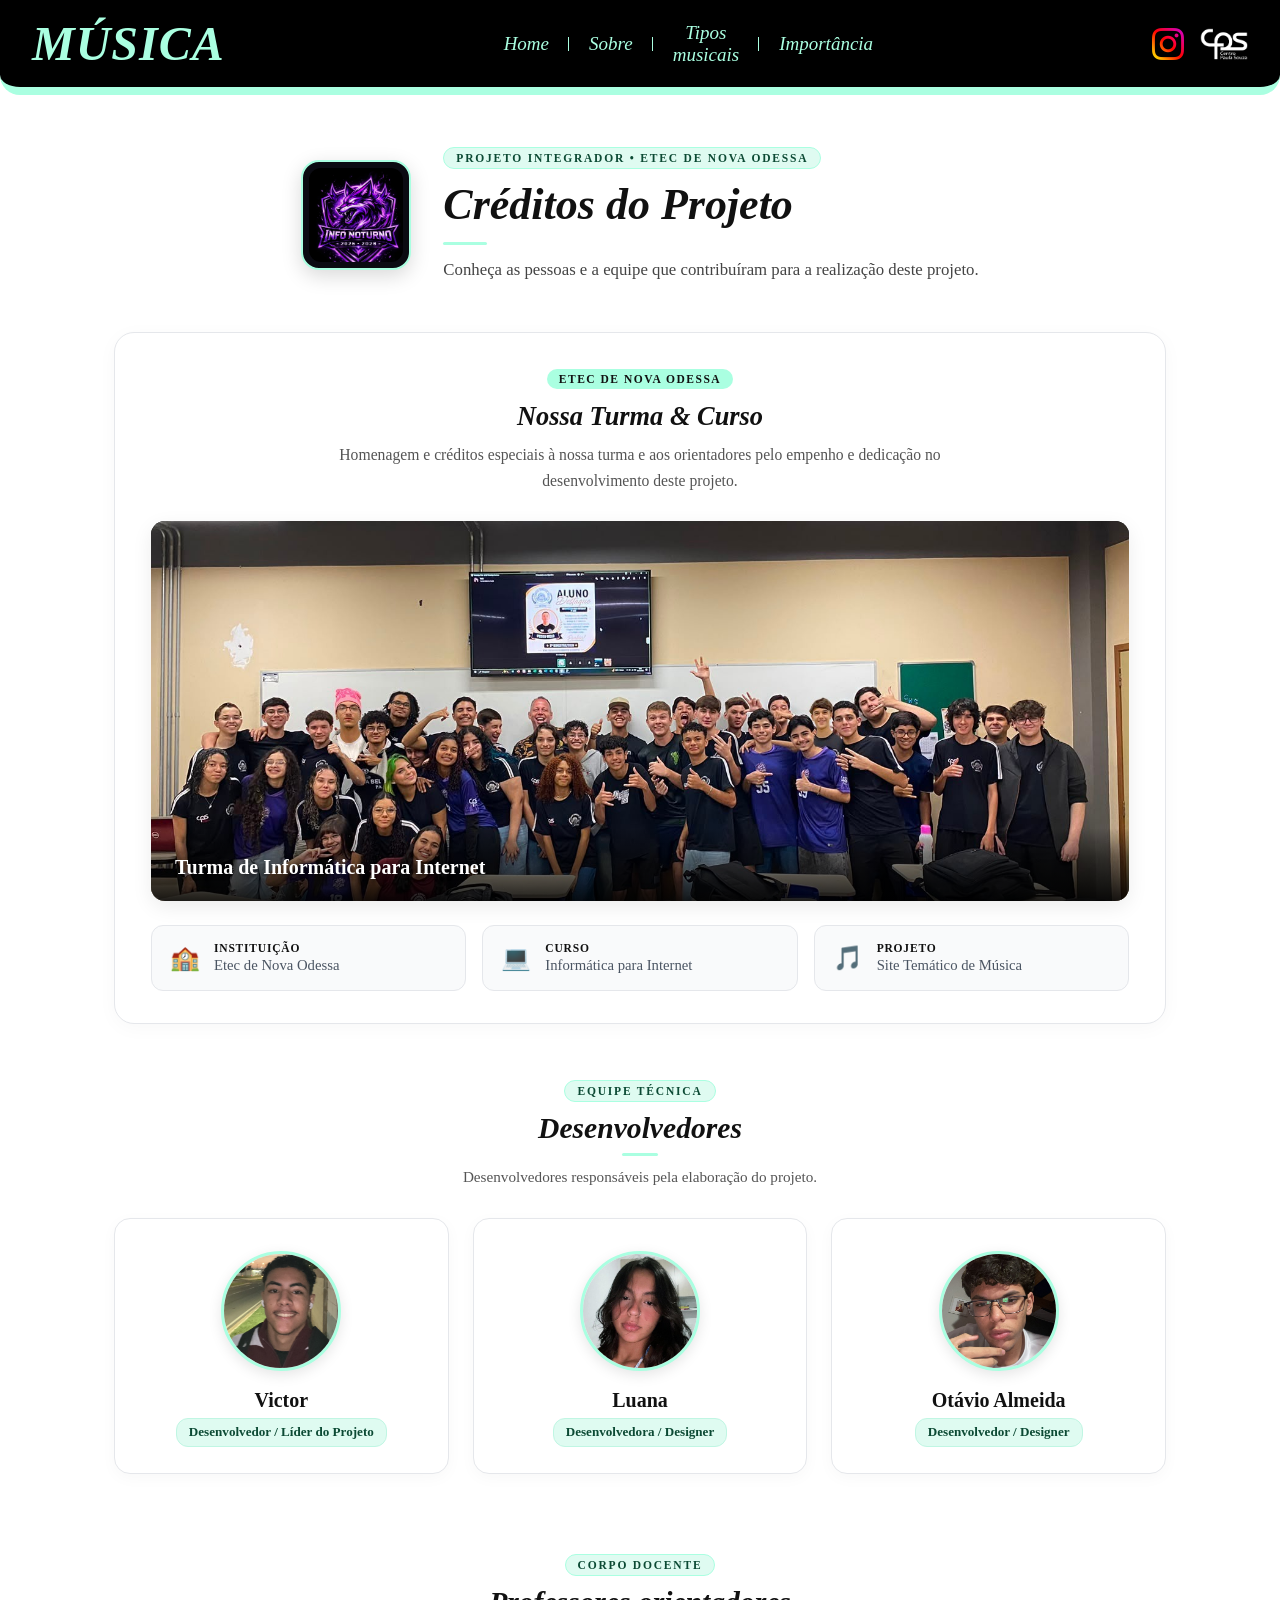
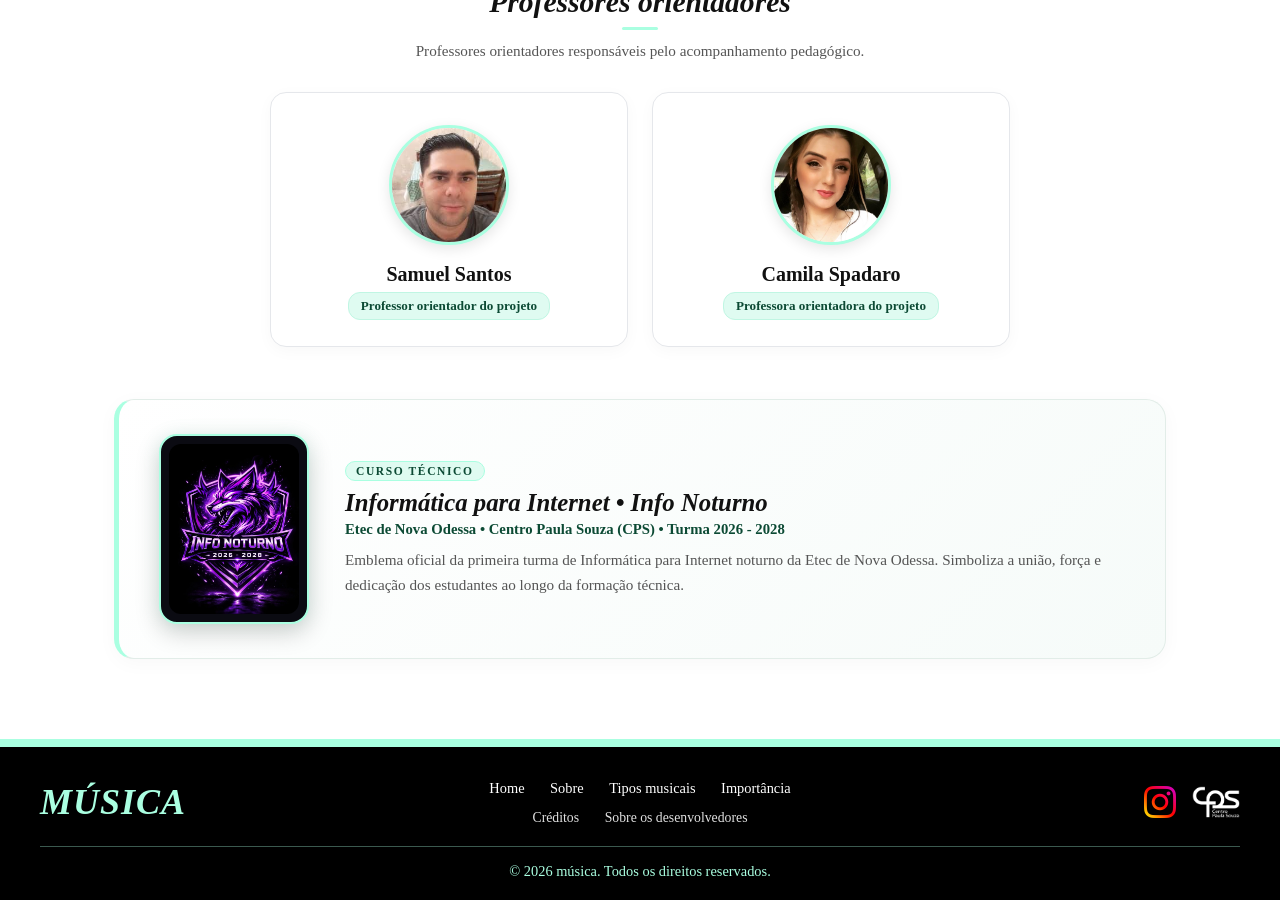
==== Creditos.html @ 9d529da5 "Corrigindo bugs: removendo HTML duplicado em Creditos.html, sobre.html e importancia.html" ====
<!DOCTYPE html>
<html lang="pt-br">

<head>
    <meta charset="UTF-8">
    <meta name="viewport" content="width=device-width, initial-scale=1.0">
    <meta name="description"
        content="Créditos do projeto MÚSICA — Conheça a turma, desenvolvedores e professores orientadores da ETEC de Nova Odessa.">
    <title>Música | Créditos do Projeto</title>
    <link rel="stylesheet" href="css/style.css">
    <link rel="stylesheet" href="css/creditos.css">
</head>

<body>

    <nav class="navbar">
        <div class="logo">MÚSICA</div>
        <ul class="nav-links">
            <li><a href="index.html">Home</a></li>
            <li><a href="sobre.html">Sobre</a></li>
            <li><a href="tiposmusicas.html">Tipos<br>musicais</a></li>
            <li><a href="importancia.html">Importância</a></li>
        </ul>
        <div class="nav-social">
            <a href="https://www.instagram.com/popular/etec-de-nova-odessa/" target="_blank" rel="noopener noreferrer"
                aria-label="Instagram da ETEC">
                <img src="assets/instagram.png" alt="">
            </a>
            <a href="https://www.cps.sp.gov.br/" target="_blank" rel="noopener noreferrer"
                aria-label="Centro Paula Souza">
                <img src="assets/logo_cps_versao_br.png" alt="">
            </a>
        </div>
    </nav>

    <main class="cr-main">

        <header class="cr-header">
            <div class="cr-header-content">
                <div class="cr-header-logo-box" id="logo-curso-box" title="Logo Oficial do Curso - Info Noturno">
                    <img src="assets/logoInfo.jpeg"
                        alt="Logo Oficial do Curso de Informática para Internet - Info Noturno" class="cr-curso-logo">
                </div>
                <div class="cr-header-textos">
                    <span class="cr-header-eyebrow">Projeto Integrador &bull; Etec de Nova Odessa</span>
                    <h1 class="cr-header-titulo">Créditos do Projeto</h1>
                    <div class="cr-header-linha" aria-hidden="true"></div>
                    <p class="cr-header-subtitulo">
                        Conheça as pessoas e a equipe que contribuíram para a realização deste projeto.
                    </p>
                </div>
            </div>
        </header>

        <section class="cr-secao-turma" aria-labelledby="titulo-turma">
            <div class="cr-turma-topo">
                <span class="cr-turma-badge">ETEC DE NOVA ODESSA</span>
                <h2 id="titulo-turma" class="cr-turma-titulo">Nossa Turma &amp; Curso</h2>
                <p class="cr-turma-desc">
                    Homenagem e créditos especiais à nossa turma e aos orientadores pelo empenho e dedicação no
                    desenvolvimento deste projeto.
                </p>
            </div>

            <div class="cr-capa-wrapper">
                <img src="assets/TurmaInfo.jpeg" alt="Fotografia de capa da turma e sala do curso" class="cr-capa-img">
                <div class="cr-capa-overlay">
                    <h3>Turma de Informática para Internet</h3>
                </div>
            </div>

            <div class="cr-turma-detalhes">
                <div class="cr-detalhe-item">
                    <span class="cr-detalhe-icon" aria-hidden="true">🏫</span>
                    <div class="cr-detalhe-textos">
                        <strong>Instituição</strong>
                        <span>Etec de Nova Odessa</span>
                    </div>
                </div>
                <div class="cr-detalhe-item">
                    <span class="cr-detalhe-icon" aria-hidden="true">💻</span>
                    <div class="cr-detalhe-textos">
                        <strong>Curso</strong>
                        <span>Informática para Internet</span>
                    </div>
                </div>
                <div class="cr-detalhe-item">
                    <span class="cr-detalhe-icon" aria-hidden="true">🎵</span>
                    <div class="cr-detalhe-textos">
                        <strong>Projeto</strong>
                        <span>Site Temático de Música</span>
                    </div>
                </div>
            </div>
        </section>

        <section class="cr-secao-equipe" aria-labelledby="titulo-desenvolvedores">
            <div class="cr-secao-header">
                <span class="cr-secao-eyebrow">Equipe Técnica</span>
                <h2 id="titulo-desenvolvedores" class="cr-secao-titulo">Desenvolvedores</h2>
                <div class="cr-secao-linha" aria-hidden="true"></div>
                <p class="cr-secao-desc">Desenvolvedores responsáveis pela elaboração do projeto.</p>
            </div>

            <div class="cr-cards-grid-3">

                <article class="cr-card">
                    <div class="cr-card-avatar">
                        <img src="assets/pessoas/Victor.jpeg" alt="Fotografia de Victor">
                    </div>
                    <h3 class="cr-card-nome">Victor</h3>
                    <span class="cr-card-funcao">Desenvolvedor / Líder do Projeto</span>
                </article>

                <article class="cr-card">
                    <div class="cr-card-avatar">
                        <img src="assets/pessoas/Luana.jpeg" alt="Fotografia de Luana">
                    </div>
                    <h3 class="cr-card-nome">Luana</h3>
                    <span class="cr-card-funcao">Desenvolvedora / Designer</span>
                </article>

                <article class="cr-card">
                    <div class="cr-card-avatar">
                        <img src="assets/pessoas/Otavio.jpeg" alt="Fotografia de Otávio Almeida">
                    </div>
                    <h3 class="cr-card-nome">Otávio Almeida</h3>
                    <span class="cr-card-funcao">Desenvolvedor / Designer</span>
                </article>

            </div>
        </section>

        <div class="cr-espaco-secoes" aria-hidden="true"></div>

        <section class="cr-secao-equipe" aria-labelledby="titulo-professores">
            <div class="cr-secao-header">
                <span class="cr-secao-eyebrow">Corpo Docente</span>
                <h2 id="titulo-professores" class="cr-secao-titulo">Professores orientadores</h2>
                <div class="cr-secao-linha" aria-hidden="true"></div>
                <p class="cr-secao-desc">Professores orientadores responsáveis pelo acompanhamento pedagógico.</p>
            </div>

            <div class="cr-cards-grid-2">

                <article class="cr-card">
                    <div class="cr-card-avatar">
                        <img src="assets/pessoas/Samuel.jpeg" alt="Fotografia do Professor Samuel Santos">
                    </div>
                    <h3 class="cr-card-nome">Samuel Santos</h3>
                    <span class="cr-card-funcao">Professor orientador do projeto</span>
                </article>

                <article class="cr-card">
                    <div class="cr-card-avatar">
                        <img src="assets/pessoas/Camila.jpeg" alt="Fotografia da Professora Camila Spadaro">
                    </div>
                    <h3 class="cr-card-nome">Camila Spadaro</h3>
                    <span class="cr-card-funcao">Professora orientadora do projeto</span>
                </article>

            </div>
        </section>

        <section class="cr-secao-logo-final" aria-labelledby="titulo-curso-final">
            <div class="cr-curso-banner">
                <div class="cr-curso-logo-card">
                    <img src="assets/logoInfo.jpeg"
                        alt="Logo Oficial do Curso de Informática para Internet - Info Noturno"
                        class="cr-curso-logo-img">
                </div>
                <div class="cr-curso-info">
                    <span class="cr-curso-tag">CURSO TÉCNICO</span>
                    <h3 id="titulo-curso-final" class="cr-curso-nome">Informática para Internet &bull; Info Noturno</h3>
                    <p class="cr-curso-instituicao">Etec de Nova Odessa &bull; Centro Paula Souza (CPS) &bull; Turma
                        2026 - 2028</p>
                    <p class="cr-curso-desc">
                        Emblema oficial da primeira turma de Informática para Internet noturno da Etec de Nova Odessa.
                        Simboliza a união, força e dedicação dos estudantes ao longo da formação técnica.
                    </p>
                </div>
            </div>
        </section>

    </main>

    <footer class="footer">
        <div class="footer-topo">
            <div class="footer-logo">MÚSICA</div>

            <div class="footer-nav">
                <ul class="footer-links">
                    <li><a href="index.html">Home</a></li>
                    <li><a href="sobre.html">Sobre</a></li>
                    <li><a href="tiposmusicas.html">Tipos musicais</a></li>
                    <li><a href="importancia.html">Importância</a></li>
                </ul>
                <ul class="footer-links footer-links-sub">
                    <li><a href="Creditos.html">Créditos</a></li>
                    <li><a href="desenvolvedores.html">Sobre os desenvolvedores</a></li>
                </ul>
            </div>

            <div class="footer-social">
                <a href="https://www.instagram.com/popular/etec-de-nova-odessa/" target="_blank"
                    rel="noopener noreferrer"><img src="assets/instagram.png" alt="Instagram"></a>
                <a href="https://www.cps.sp.gov.br/" target="_blank" rel="noopener noreferrer"><img
                        src="assets/logo_cps_versao_br.png" alt="CPS"></a>
            </div>
        </div>
        <p class="footer-copyright">&copy; 2026 música. Todos os direitos reservados.</p>
    </footer>

</body>

</html>
---- css/style.css ----
:root {
    --cor-principal: #000000;
    --cor-menta: #AAFFE1;
    --cor-shadow: #ffffff;
}

* {
    margin: 0;
    padding: 0;
    box-sizing: border-box;
}

body {
    font-family: var(--fonte-principal, Georgia, serif);
    min-height: 100vh;
    display: flex;
    flex-direction: column;
}

.navbar {
    display: flex;
    flex-wrap: wrap;
    align-items: center;
    justify-content: space-between;
    gap: 1rem;
    padding: 1rem 2rem;
    background-color: var(--cor-principal);
    color: var(--cor-menta);
    border-bottom: 8px solid var(--cor-menta);
    border-radius: 0 0 20px 20px;
}

.logo {
    font-size: 3rem;
    font-style: italic;
    font-weight: bold;
    letter-spacing: 1px;
}

.nav-links {
    display: flex;
    align-items: center;
    list-style: none;
    font-style: italic;
    font-size: 19px;
    text-align: center;
}

.nav-links li {
    position: relative;
    padding: 0 1.25rem;
}

.nav-links li:not(:last-child)::after {
    content: "";
    position: absolute;
    top: 50%;
    right: 0;
    width: 1px;
    height: 14px;
    background-color: var(--cor-menta);
    transform: translateY(-50%);
}

.nav-links a {
    color: var(--cor-menta);
    text-decoration: none;
    transition: color 0.3s ease;
}

.nav-links a:hover {
    color: var(--cor-shadow);
}

nav a.active {
    color: var(--cor-shadow);
}

.nav-social {
    display: flex;
    align-items: center;
    gap: 1rem;
}

.nav-social img {
    display: block;
    width: 32px;
    height: 32px;
    object-fit: contain;
}

.nav-social a:last-child img {
    width: 48px;
}

.hero {
    background-color: var(--cor-principal);
    padding: 3rem 2rem;
    border-radius: 20px;
    margin: 20px 10px;
}

.hero-intro {
    color: var(--cor-menta);
    font-size: 1.1rem;
    margin-bottom: 2rem;
}

.hero-card {
    width: 90%;
    max-width: 1000px;
    margin: 0 auto 1.5rem;
    padding: 2rem;
    background-color: var(--cor-menta);
    color: var(--cor-principal);
    border-radius: 20px;
}

.hero-card h2 {
    font-size: 1.6rem;
    margin-bottom: 1rem;
}

.hero-card p {
    line-height: 1.5;
    margin-bottom: 1rem;
}

.hero-sobre {
    position: relative;

    display: flex;
    align-items: center;
    justify-content: space-between;
    gap: 40px;

    width: 100%;
    padding: 50px 6% 110px;
    margin: 20px 0;

    background-color: #ffffff;
    border-radius: 20px;
}

.hero-sobre .hero-card {
    flex: 1;
    width: auto;
    min-width: 0;
    max-width: none;

    margin: 0;
    padding: 2rem;

    background-color: #ffffff;
}

/* =========================
   GALERIA DE IMAGENS
========================= */

.galeria {
    flex: 1;
    width: 100%;
    max-width: 420px;
    min-width: 0;

    display: grid;
    grid-template-columns: repeat(2, minmax(0, 1fr));
    gap: 12px;
}

.galeria img {
    display: block;
    width: 100%;
    aspect-ratio: 1 / 1;
    object-fit: cover;
    border-radius: 12px;
}

/* =========================
   BOTÕES
========================= */

.hero-botoes {
    display: flex;
    justify-content: center;
    align-items: center;

    width: 100%;
    max-width: none;
    margin: 25px 0 0;
    gap: 0.8rem;
}

.bnt-pill {
    display: block;
    width: 280px;
    max-width: 100%;

    padding: 0.7rem 1.5rem;

    background-color: var(--cor-menta);
    color: var(--cor-principal);
    text-decoration: none;
    text-align: center;
    font-weight: bold;

    border-radius: 17px;
    opacity: 1;
    transition: opacity 0.3s ease;
}

.bnt-pill:hover,
.bnt-pill:focus,
.bnt-pill:visited {
    color: var(--cor-principal);
    opacity: 1;
}

/* Botão centralizado na página inteira */

.hero-sobre .hero-botoes {
    position: absolute;
    left: 50%;
    bottom: 25px;
    transform: translateX(-50%);

    width: 280px;
    max-width: 90%;
    margin: 0;
}

.hero-sobre .hero-botoes .bnt-pill {
    width: 100%;
    max-width: 100%;
}

.botao-saiba-mais {
    display: flex;
    flex-direction: column;
    gap: 0.8rem;
    max-width: 280px;
    margin: 2rem auto 0;
}

.btn {
    display: inline-block;
    margin-top: 25px;
    padding: 15px 25px;

    background-color: #a8f5d8;
    color: #222;
    text-decoration: none;
    text-align: center;

    border-radius: 10px;
    font-size: 1rem;
}

.btn:hover {
    background-color: #7eeac3;
}

/* =========================
   TIPOS MUSICAIS
========================= */

.tipos {
    max-width: 900px;
    margin: 0 auto;
    padding: 40px 20px;
    background-color: #ffffff;
    text-align: center;
}

.tipos h2 {
    font-size: 2rem;
    margin-bottom: 20px;
}

.cards {
    display: flex;
    flex-wrap: wrap;
    gap: 6px;
    justify-content: center;
}

.card {
    flex: 1 1 200px;
    min-width: 0;
    margin-top: 15px;
    padding: 20px 15px;

    background-color: #7978783f;
    border-radius: 10px;
}

.card h3 {
    color: #888;
    font-size: 1.5rem;
    margin-bottom: 15px;
}

.card img {
    display: block;
    width: 100%;
    max-width: 100%;
    height: 150px;
    object-fit: cover;
    border-radius: 12px;
}

.tipos-musicais .card img {
    width: 108%;
    max-width: none;
    margin-left: -8%;
    clip-path: inset(0 0 0 8%);
}

.importancia .card img {
    width: 64px;
    height: 64px;
    margin: 0 auto;
    object-fit: contain;
    border-radius: 0;
}

.card p {
    font-size: 0.85rem;
    color: #555;
    line-height: 1.4;
    margin-top: 15px;
}

/* Estrelas e formatação do container e título */
.tabela-container {
    max-width: 900px;
    margin: 50px auto;
    padding: 0 20px;
    font-family: 'Times New Roman', Times, serif; /* Estilo clássico/serifado semelhante ao da imagem */
    text-align: center;
}

.tabela-container h2 {
    font-size: 2.2rem;
    font-weight: bold;
    margin-bottom: 30px;
    color: #000000;
}

/* Estrutura principal da tabela */
.tabela-subdivisoes {
    width: 60%;
    margin: 0 auto;
    margin-top: 30px;
    margin-bottom: 30px;
    border-collapse: collapse;
    border: 2px solid #000000; /* Borda exterior mais marcada */
    background-color: #ffffff;
}

/* Estilização das células (cabeçalhos e dados) */
.tabela-subdivisoes th, 
.tabela-subdivisoes td {
    border: 3px solid #000000; /* Linhas internas finas pretas */
    padding: 25px 20px;
}

/* Estilo específico para o cabeçalho da tabela (th) */
.tabela-subdivisoes th {
    font-size: 1.3rem;
    font-weight: bold;
    color: #000000;
    text-align: center;
}

/* Estilo específico para o conteúdo das colunas (td) */
.tabela-subdivisoes td {
    font-size: 1rem;
    line-height: 1.6;
    text-align: justify; /* Alinhamento fluido do texto dentro da caixa */
    vertical-align: top;
}

/* =========================
   GÊNEROS MUSICAIS
========================= */

.generos {
    max-width: 900px;
    margin: 50px auto 0;
    padding: 0 20px;
    text-align: center;
}

.generos h2 {
    font-size: 2.2rem;
    font-weight: bold;
    margin-bottom: 15px;
    color: #000000;
}

.generos p {
    font-size: 1.1rem;
    line-height: 1.6;
    color: #333;
    max-width: 600px;
    margin: 0 auto;
}

/* =========================
   CRÉDITOS
========================= */

.creditos {
    margin: 40px 10px 20px;
    padding: 2rem 3rem 3rem;
    background-color: var(--cor-principal);
    border-radius: 20px;
}

.creditos h2 {
    margin-bottom: 1.5rem;
    color: var(--cor-menta);
    font-size: 2rem;
    text-align: left;
}

.creditos-painel {
    max-width: 800px;
    margin: 0 auto;
    padding: 1.5rem;
    background-color: #ffffff;
    border-radius: 16px;
}

.creditos-painel:not(:last-child) {
    margin-bottom: 24px;
}

/* =========================
   CAPA DA TURMA & CURSO
========================= */

.creditos-badge {
    display: inline-block;
    background-color: var(--cor-principal);
    color: var(--cor-menta);
    padding: 4px 12px;
    border-radius: 20px;
    font-size: 0.75rem;
    font-weight: bold;
    letter-spacing: 0.5px;
    margin-bottom: 8px;
    border: 1px solid var(--cor-menta);
}

.creditos-capa-container {
    position: relative;
    border-radius: 14px;
    overflow: hidden;
    margin: 15px 0;
    box-shadow: 0 4px 15px rgba(0, 0, 0, 0.1);
    background-color: #000000;
}

.creditos-capa-img {
    width: 100%;
    height: 320px;
    object-fit: cover;
    object-position: center;
    display: block;
    transition: transform 0.4s ease;
}

.creditos-capa-container:hover .creditos-capa-img {
    transform: scale(1.02);
}

.creditos-capa-legenda {
    position: absolute;
    bottom: 0;
    left: 0;
    right: 0;
    padding: 24px 20px 16px;
    background: linear-gradient(to top, rgba(0, 0, 0, 0.85) 0%, rgba(0, 0, 0, 0.4) 60%, transparent 100%);
    color: #ffffff;
}

.creditos-capa-legenda h4 {
    color: #ffffff;
    font-size: 1.25rem;
    font-weight: bold;
    margin-bottom: 4px;
    text-shadow: 0 2px 4px rgba(0, 0, 0, 0.6);
}

.creditos-capa-legenda p {
    color: var(--cor-menta);
    font-size: 0.85rem;
    margin: 0;
}

.creditos-curso-detalhes {
    display: grid;
    grid-template-columns: repeat(3, minmax(0, 1fr));
    gap: 12px;
    margin-top: 15px;
}

.curso-detalhe-item {
    display: flex;
    align-items: center;
    gap: 10px;
    padding: 12px 14px;
    background-color: #f8fafc;
    border: 1px solid #e2e8f0;
    border-radius: 10px;
}

.detalhe-icon {
    font-size: 1.4rem;
    flex-shrink: 0;
}

.curso-detalhe-item strong {
    display: block;
    color: #1e293b;
    font-size: 0.75rem;
    text-transform: uppercase;
    letter-spacing: 0.5px;
}

.curso-detalhe-item span {
    color: #64748b;
    font-size: 0.85rem;
}

.creditos-painel h3 {
    font-size: 1.1rem;
    margin-bottom: 0.25rem;
}

.creditos-painel > p {
    font-size: 0.8rem;
    color: #666;
    margin-bottom: 1rem;
}

.creditos-cards {
    display: grid;
    grid-template-columns: repeat(3, minmax(0, 1fr));
    gap: 16px;
}

.creditos-card {
    display: flex;
    flex-direction: column;
    align-items: center;
    text-align: center;
    background-color: #f8fafc;
    border: 1px solid #e2e8f0;
    border-radius: 14px;
    padding: 1.25rem 1rem;
    box-shadow: 0 2px 6px rgba(0, 0, 0, 0.04);
    transition: transform 0.2s ease, box-shadow 0.2s ease;
}

.creditos-card:hover {
    transform: translateY(-4px);
    box-shadow: 0 8px 18px rgba(0, 0, 0, 0.08);
}

.creditos-card img {
    width: 130px;
    height: 130px;
    max-width: 100%;
    object-fit: cover;
    object-position: center 20%;
    border-radius: 50%;
    border: 3px solid var(--cor-menta);
    box-shadow: 0 4px 10px rgba(0, 0, 0, 0.12);
    margin-bottom: 0.85rem;
    background-color: #e2e8f0;
}

.creditos-card h4 {
    font-size: 1.05rem;
    color: #111;
    margin-bottom: 0.35rem;
    font-weight: 600;
}

.creditos-card p {
    font-size: 0.85rem;
    color: #666;
    margin: 0;
}

.footer {
    width: 100%;
    margin-top: auto;
    padding: 2rem 2.5rem 1.25rem;

    background-color: var(--cor-principal);
    color: var(--cor-menta);
    border-top: 8px solid var(--cor-menta);
}

.footer-topo {
    display: grid;
    grid-template-columns: minmax(max-content, 1fr) auto minmax(max-content, 1fr);
    align-items: center;
    gap: 1.5rem 2rem;
}

.footer-logo {
    font-size: 2.25rem;
    font-style: italic;
    font-weight: bold;
    letter-spacing: 1px;
    white-space: nowrap;
    justify-self: start;
}

.footer-nav {
    display: flex;
    flex-direction: column;
    align-items: center;
    justify-content: center;
    gap: 0.65rem;
    text-align: center;
    justify-self: center;
    min-width: 0;
}

.footer-links {
    display: flex;
    justify-content: center;
    align-items: center;
    flex-wrap: wrap;
    list-style: none;
    gap: 0.75rem 1.6rem;
    text-align: center;
    padding: 0;
    margin: 0;
    min-width: 0;
}

.footer-links a {
    color: var(--cor-shadow);
    text-decoration: none;
    font-size: 0.9rem;
    transition: color 0.3s ease;
    white-space: nowrap;
}

.footer-links a:hover {
    color: var(--cor-menta);
}

.footer-links-sub a {
    font-size: 0.86rem;
    color: rgba(255, 255, 255, 0.88);
}

.footer-links-sub a:hover {
    color: var(--cor-menta);
}

.footer-social {
    display: flex;
    align-items: center;
    justify-content: flex-end;
    justify-self: end;
    gap: 1rem;
    white-space: nowrap;
}

.footer-social img {
    display: block;
    width: 30px;
    height: 36px;
    object-fit: contain;
}

.footer-social img[alt="Instagram"] {
    width: 32px;
}

.footer-social img[alt="CPS"] {
    width: 48px;
}

.footer-copyright {
    margin-top: 1.25rem;
    padding-top: 1rem;

    border-top: 1px solid rgb(170 255 225 / 35%);
    text-align: center;
    font-size: 0.9rem;
}

/* =========================
   RESPONSIVIDADE
========================= */

@media (max-width: 800px) {
    .navbar {
        justify-content: center;
        padding: 1rem;
    }

    .nav-links {
        flex-wrap: wrap;
        justify-content: center;
    }

    .nav-links li {
        padding: 0.35rem 0.75rem;
    }
}

@media (max-width: 920px) {
    .footer {
        padding: 1.75rem 1.25rem 1rem;
    }

    .footer-topo {
        grid-template-columns: 1fr;
        justify-items: center;
        gap: 1.25rem;
        text-align: center;
    }

    .footer-logo {
        justify-self: center;
    }

    .footer-social {
        justify-self: center;
    }

    .footer-copyright {
        margin-top: 1.25rem;
    }
}

@media (max-width: 768px) {
    .hero-sobre {
        flex-direction: column;
        align-items: stretch;
        gap: 25px;
        padding: 30px 5% 100px;
    }

    .hero-sobre .hero-card {
        width: 100%;
        padding: 1rem;
    }

    .galeria {
        width: 100%;
        max-width: 420px;
        align-self: center;
    }

    .hero-sobre .hero-botoes {
        bottom: 20px;
    }

    .creditos {
        padding: 1.75rem 1.25rem 2rem;
    }

    .creditos-cards {
        grid-template-columns: repeat(auto-fit, minmax(180px, 1fr));
        gap: 14px;
    }

    .creditos-capa-img {
        height: 220px;
    }

    .creditos-curso-detalhes {
        grid-template-columns: 1fr;
    }

    .creditos-capa-legenda h4 {
        font-size: 1.05rem;
    }
}

@media (max-width: 520px) {
    .creditos-cards {
        grid-template-columns: 1fr;
    }

    .creditos-capa-img {
        height: 180px;
    }
}
---- css/creditos.css ----
.cr-main {
    max-width: 1100px;
    margin: 0 auto;
    padding: 52px 24px 80px;
    width: 100%;
}

/* =========================================
   1. CABEÇALHO INSTITUCIONAL COM LOGO DO CURSO
   ========================================= */

.cr-header {
    margin-bottom: 48px;
    text-align: center;
}

.cr-header-content {
    display: flex;
    align-items: center;
    justify-content: center;
    gap: 32px;
    max-width: 860px;
    margin: 0 auto;
}

.cr-header-logo-box {
    flex-shrink: 0;
    width: 110px;
    height: 110px;
    display: flex;
    align-items: center;
    justify-content: center;
    background-color: #0b0b12;
    border: 2px solid var(--cor-menta, #AAFFE1);
    border-radius: 18px;
    padding: 6px;
    box-shadow: 0 6px 20px rgba(0, 0, 0, 0.15);
    overflow: hidden;
    transition: transform 0.25s ease, box-shadow 0.25s ease;
}

.cr-header-logo-box:hover {
    transform: translateY(-2px) scale(1.02);
    box-shadow: 0 8px 26px rgba(170, 255, 225, 0.25);
}

.cr-curso-logo {
    width: 100%;
    height: 100%;
    object-fit: cover;
    object-position: center 20%;
    border-radius: 12px;
    display: block;
}

/* Quando o arquivo de logo ainda não existir, oculta a caixinha automaticamente sem quebrar o layout */
.cr-header-logo-box.cr-logo-placeholder {
    display: none;
}

.cr-header-textos {
    text-align: left;
}

.cr-header-eyebrow {
    display: inline-block;
    font-size: 0.72rem;
    font-weight: 700;
    letter-spacing: 1.8px;
    text-transform: uppercase;
    color: #0c4a34;
    background-color: #dffbf1;
    border: 1px solid var(--cor-menta, #AAFFE1);
    padding: 4px 12px;
    border-radius: 14px;
    margin-bottom: 10px;
}

.cr-header-titulo {
    font-size: clamp(2rem, 3.8vw, 2.75rem);
    font-weight: 700;
    font-style: italic;
    font-family: Georgia, 'Times New Roman', serif;
    color: #111111;
    line-height: 1.2;
    margin-bottom: 10px;
}

.cr-header-linha {
    width: 44px;
    height: 3px;
    background-color: var(--cor-menta, #AAFFE1);
    border-radius: 2px;
    margin-bottom: 12px;
}

.cr-header-subtitulo {
    font-size: 1.05rem;
    color: #444444;
    line-height: 1.6;
    margin: 0;
}

.cr-secao-turma {
    background-color: #ffffff;
    border: 1px solid #e5e7eb;
    border-radius: 20px;
    padding: 36px 36px 32px;
    box-shadow: 0 4px 20px rgba(0, 0, 0, 0.03);
    margin-bottom: 56px;
}

.cr-turma-topo {
    text-align: center;
    max-width: 680px;
    margin: 0 auto 28px;
}

.cr-turma-badge {
    display: inline-block;
    font-size: 0.72rem;
    font-weight: 700;
    letter-spacing: 1.5px;
    text-transform: uppercase;
    color: #111111;
    background-color: var(--cor-menta, #AAFFE1);
    padding: 4px 12px;
    border-radius: 16px;
    margin-bottom: 12px;
}

.cr-turma-titulo {
    font-size: 1.65rem;
    font-weight: 700;
    font-family: Georgia, 'Times New Roman', serif;
    font-style: italic;
    color: #111111;
    margin-bottom: 10px;
}

.cr-turma-desc {
    font-size: 0.98rem;
    color: #555555;
    line-height: 1.65;
    margin: 0;
}

.cr-capa-wrapper {
    position: relative;
    border-radius: 14px;
    overflow: hidden;
    margin-bottom: 24px;
    box-shadow: 0 6px 20px rgba(0, 0, 0, 0.08);
    background-color: #000000;
}

.cr-capa-img {
    width: 100%;
    height: 380px;
    object-fit: cover;
    object-position: center;
    display: block;
    transition: transform 0.4s ease;
}

.cr-capa-wrapper:hover .cr-capa-img {
    transform: scale(1.02);
}

.cr-capa-overlay {
    position: absolute;
    bottom: 0;
    left: 0;
    right: 0;
    padding: 28px 24px 18px;
    background: linear-gradient(to top, rgba(0, 0, 0, 0.88) 0%, rgba(0, 0, 0, 0.45) 60%, transparent 100%);
    color: #ffffff;
}

.cr-capa-overlay h3 {
    font-size: 1.25rem;
    font-weight: 700;
    color: #ffffff;
    margin-bottom: 4px;
    text-shadow: 0 2px 4px rgba(0, 0, 0, 0.5);
}

.cr-capa-overlay p {
    font-size: 0.88rem;
    color: var(--cor-menta, #AAFFE1);
    margin: 0;
}

.cr-turma-detalhes {
    display: grid;
    grid-template-columns: repeat(3, 1fr);
    gap: 16px;
}

.cr-detalhe-item {
    display: flex;
    align-items: center;
    gap: 14px;
    padding: 16px 18px;
    background-color: #f9fafb;
    border: 1px solid #e5e7eb;
    border-radius: 12px;
    transition: border-color 0.2s ease, background-color 0.2s ease;
}

.cr-detalhe-item:hover {
    border-color: var(--cor-menta, #AAFFE1);
    background-color: #ffffff;
}

.cr-detalhe-icon {
    font-size: 1.5rem;
    flex-shrink: 0;
}

.cr-detalhe-textos strong {
    display: block;
    font-size: 0.72rem;
    font-weight: 700;
    text-transform: uppercase;
    letter-spacing: 0.8px;
    color: #111111;
    margin-bottom: 2px;
}

.cr-detalhe-textos span {
    font-size: 0.92rem;
    color: #4b5563;
}

.cr-secao-equipe {
    margin-bottom: 32px;
}

.cr-secao-header {
    text-align: center;
    max-width: 600px;
    margin: 0 auto 32px;
}

.cr-secao-eyebrow {
    display: inline-block;
    font-size: 0.72rem;
    font-weight: 700;
    letter-spacing: 1.8px;
    text-transform: uppercase;
    color: #0c4a34;
    background-color: #dffbf1;
    border: 1px solid var(--cor-menta, #AAFFE1);
    padding: 4px 12px;
    border-radius: 14px;
    margin-bottom: 10px;
}

.cr-secao-titulo {
    font-size: 1.85rem;
    font-weight: 700;
    font-family: Georgia, 'Times New Roman', serif;
    font-style: italic;
    color: #111111;
    margin-bottom: 8px;
}

.cr-secao-linha {
    width: 36px;
    height: 3px;
    background-color: var(--cor-menta, #AAFFE1);
    border-radius: 2px;
    margin: 0 auto 12px;
}

.cr-secao-desc {
    font-size: 0.95rem;
    color: #555555;
    margin: 0;
}

.cr-cards-grid-3 {
    display: grid;
    grid-template-columns: repeat(3, 1fr);
    gap: 24px;
}

.cr-cards-grid-2 {
    display: grid;
    grid-template-columns: repeat(2, 1fr);
    gap: 24px;
    max-width: 740px;
    margin: 0 auto;
}


.cr-card {
    background-color: #ffffff;
    border: 1px solid #e5e7eb;
    border-radius: 16px;
    padding: 32px 20px 26px;
    text-align: center;
    display: flex;
    flex-direction: column;
    align-items: center;
    box-shadow: 0 4px 16px rgba(0, 0, 0, 0.03);
    transition: transform 0.25s ease, box-shadow 0.25s ease, border-color 0.25s ease;
}

.cr-card:hover {
    transform: translateY(-4px);
    box-shadow: 0 12px 28px rgba(0, 0, 0, 0.07);
    border-color: var(--cor-menta, #AAFFE1);
}

.cr-card-avatar {
    width: 120px;
    height: 120px;
    border-radius: 50%;
    margin-bottom: 18px;
    border: 3px solid var(--cor-menta, #AAFFE1);
    box-shadow: 0 4px 14px rgba(0, 0, 0, 0.1);
    overflow: hidden;
    background-color: #f3f4f6;
    flex-shrink: 0;
}

.cr-card-avatar img {
    width: 100%;
    height: 100%;
    object-fit: cover;
    object-position: center 20%;
    display: block;
}

.cr-card-nome {
    font-size: 1.25rem;
    font-weight: 700;
    font-family: Georgia, 'Times New Roman', serif;
    color: #111111;
    margin-bottom: 6px;
}

.cr-card-funcao {
    font-size: 0.82rem;
    font-weight: 600;
    color: #0c4a34;
    background-color: #dffbf1;
    border: 1px solid #c0f6e3;
    padding: 4px 12px;
    border-radius: 12px;
    display: inline-block;
    line-height: 1.4;
    margin-top: auto;
}

/* Espaçador moderado entre as duas seções */
.cr-espaco-secoes {
    height: 48px;
}


.cr-secao-logo-final {
    margin-top: 52px;
}

.cr-curso-banner {
    background: linear-gradient(135deg, #ffffff 0%, #f6fbf9 100%);
    border: 1px solid #e2ede8;
    border-left: 5px solid var(--cor-menta, #AAFFE1);
    border-radius: 20px;
    padding: 34px 40px;
    display: flex;
    align-items: center;
    gap: 36px;
    box-shadow: 0 4px 20px rgba(0, 0, 0, 0.03);
    transition: transform 0.25s ease, box-shadow 0.25s ease, border-color 0.25s ease;
}

.cr-curso-banner:hover {
    transform: translateY(-3px);
    box-shadow: 0 10px 30px rgba(0, 0, 0, 0.06);
    border-color: var(--cor-menta, #AAFFE1);
}

.cr-curso-logo-card {
    flex-shrink: 0;
    width: 150px;
    height: 190px;
    display: flex;
    flex-direction: column;
    align-items: center;
    justify-content: center;
    background-color: #0b0b12;
    border: 2px solid var(--cor-menta, #AAFFE1);
    border-radius: 18px;
    padding: 8px;
    box-shadow: 0 8px 24px rgba(0, 0, 0, 0.2), 0 0 16px rgba(170, 255, 225, 0.15);
    overflow: hidden;
    transition: transform 0.3s ease, box-shadow 0.3s ease;
}

.cr-curso-banner:hover .cr-curso-logo-card {
    transform: scale(1.02);
    box-shadow: 0 12px 28px rgba(0, 0, 0, 0.25), 0 0 20px rgba(170, 255, 225, 0.3);
}

.cr-curso-logo-img {
    width: 100%;
    height: 100%;
    object-fit: cover;
    object-position: center 25%;
    border-radius: 12px;
    display: block;
    transition: transform 0.35s ease;
}

.cr-curso-banner:hover .cr-curso-logo-img {
    transform: scale(1.04);
}

.cr-curso-logo-placeholder-aviso {
    display: none;
    text-align: center;
    font-size: 0.8rem;
    color: #555555;
}

.cr-curso-logo-card.cr-logo-pendente .cr-curso-logo-img {
    display: none;
}

.cr-curso-logo-card.cr-logo-pendente .cr-curso-logo-placeholder-aviso {
    display: flex;
    flex-direction: column;
    align-items: center;
    gap: 6px;
}

.cr-logo-aviso-icon {
    font-size: 1.8rem;
}

.cr-curso-logo-placeholder-aviso strong {
    font-size: 0.8rem;
    color: #111111;
    line-height: 1.3;
}

.cr-curso-logo-placeholder-aviso code {
    background-color: #edfdf6;
    border: 1px solid #c0f6e3;
    color: #0c4a34;
    padding: 2px 6px;
    border-radius: 6px;
    font-size: 0.72rem;
    word-break: break-all;
}

.cr-curso-info {
    flex: 1;
    min-width: 0;
}

.cr-curso-tag {
    display: inline-block;
    font-size: 0.72rem;
    font-weight: 700;
    letter-spacing: 1.6px;
    text-transform: uppercase;
    color: #0c4a34;
    background-color: #dffbf1;
    border: 1px solid var(--cor-menta, #AAFFE1);
    padding: 3px 10px;
    border-radius: 12px;
    margin-bottom: 8px;
}

.cr-curso-nome {
    font-size: 1.55rem;
    font-weight: 700;
    font-family: Georgia, 'Times New Roman', serif;
    font-style: italic;
    color: #111111;
    margin-bottom: 4px;
}

.cr-curso-instituicao {
    font-size: 0.92rem;
    font-weight: 600;
    color: #0c4a34;
    margin-bottom: 10px;
}

.cr-curso-desc {
    font-size: 0.95rem;
    color: #555555;
    line-height: 1.6;
    margin: 0;
}

/* =========================================
   RESPONSIVIDADE
   ========================================= */

@media (max-width: 900px) {
    .cr-cards-grid-3 {
        grid-template-columns: repeat(2, 1fr);
        gap: 20px;
    }

    .cr-card:last-child {
        grid-column: span 2;
        max-width: 420px;
        margin: 0 auto;
        width: 100%;
    }

    .cr-turma-detalhes {
        grid-template-columns: 1fr;
        gap: 12px;
    }

    .cr-capa-img {
        height: 280px;
    }
}

@media (max-width: 680px) {
    .cr-main {
        padding: 36px 18px 60px;
    }

    .cr-header-content {
        flex-direction: column;
        text-align: center;
        gap: 20px;
    }

    .cr-header-textos {
        text-align: center;
    }

    .cr-header-linha {
        margin: 0 auto 12px;
    }

    .cr-secao-turma {
        padding: 24px 18px;
    }

    .cr-cards-grid-3,
    .cr-cards-grid-2 {
        grid-template-columns: 1fr;
        gap: 16px;
    }

    .cr-card:last-child {
        grid-column: span 1;
        max-width: none;
    }

    .cr-capa-img {
        height: 220px;
    }

    .cr-capa-overlay h3 {
        font-size: 1.05rem;
    }

    .cr-curso-banner {
        flex-direction: column;
        text-align: center;
        padding: 28px 20px;
        gap: 20px;
    }

    .cr-curso-logo-card {
        width: 100%;
        max-width: 200px;
    }
}
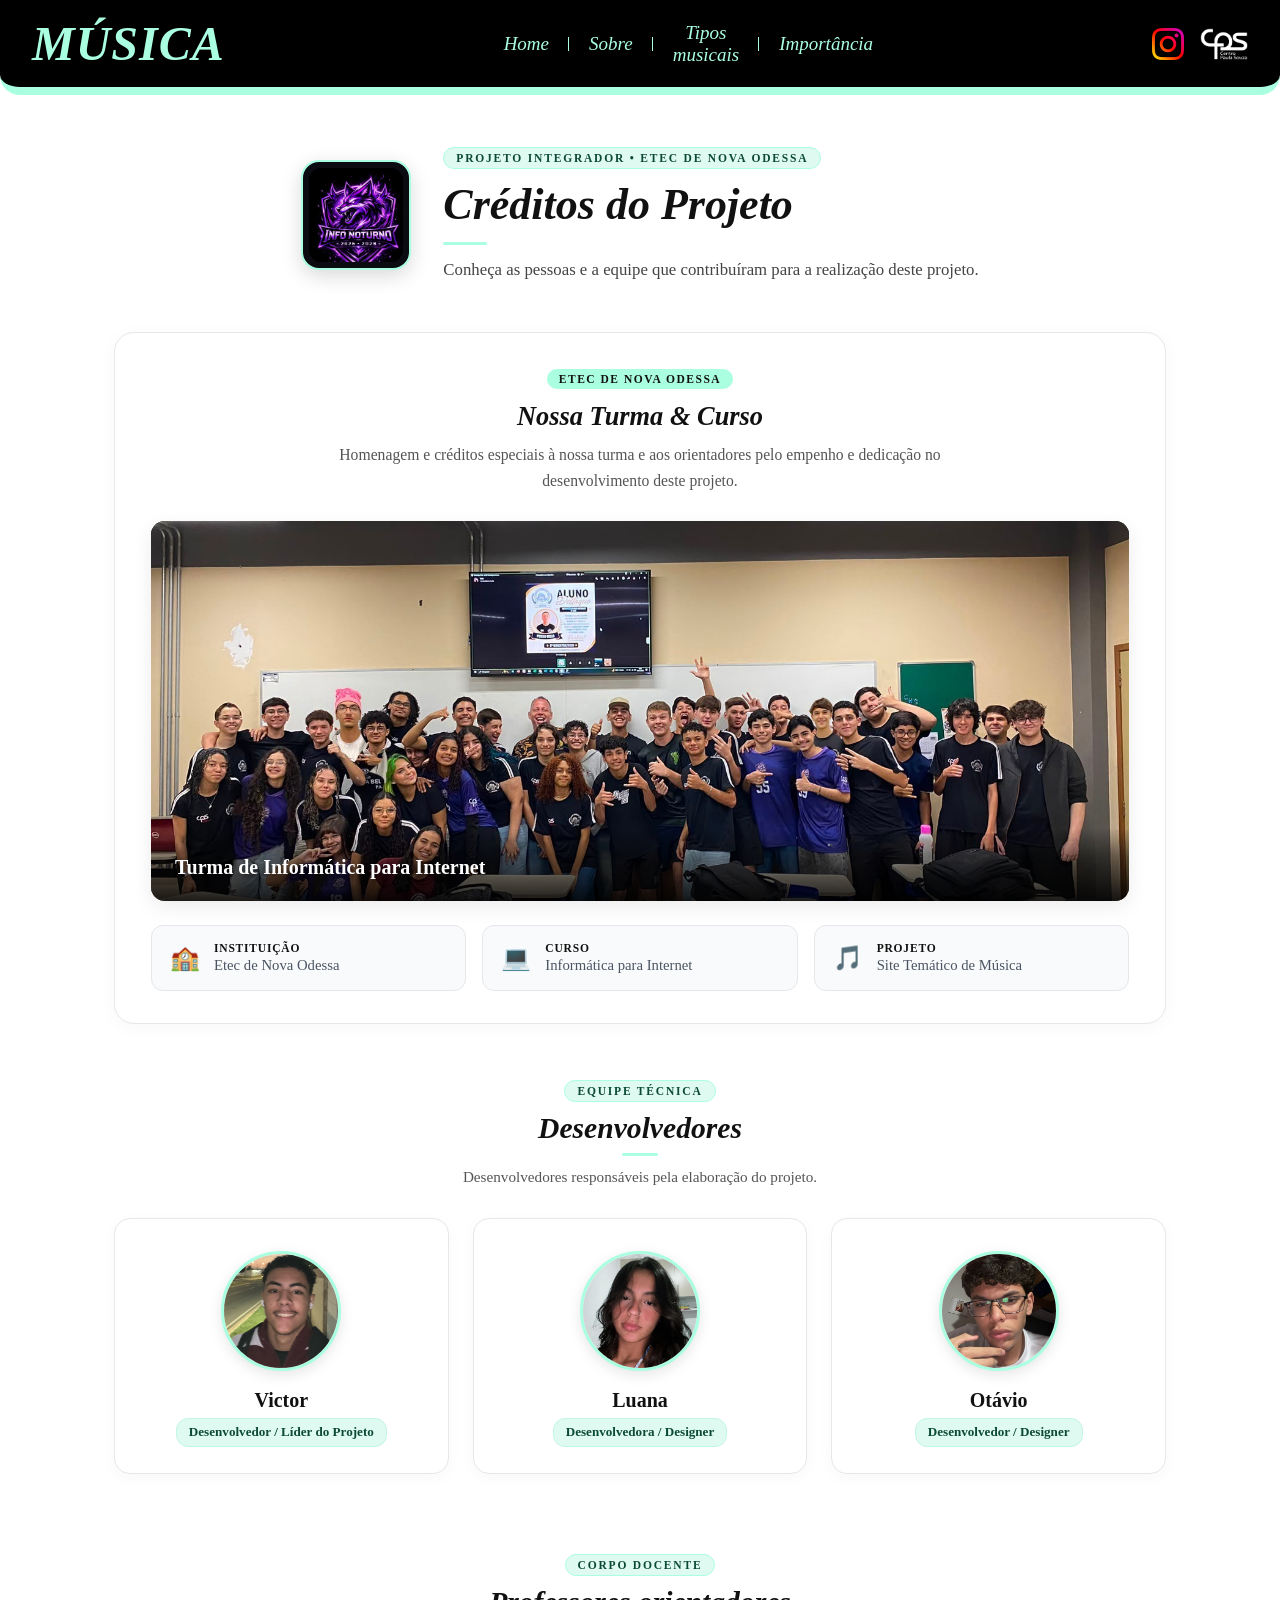
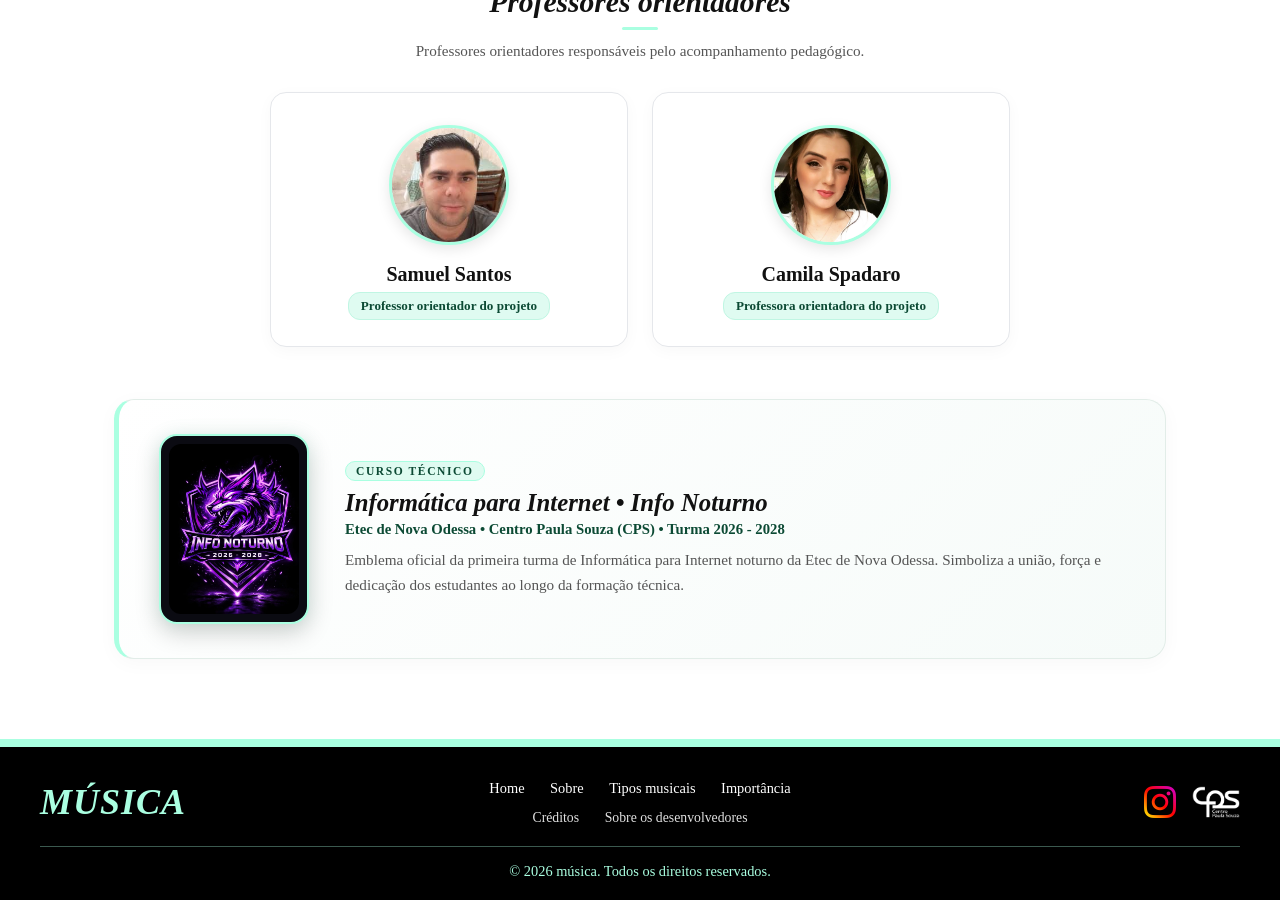
==== commit d69ab878: "Shorten name from 'Otávio Almeida' to 'Otávio'" ====
--- a/Creditos.html
+++ b/Creditos.html
@@ -124,7 +124,7 @@
                     <div class="cr-card-avatar">
                         <img src="assets/pessoas/Otavio.jpeg" alt="Fotografia de Otávio Almeida">
                     </div>
-                    <h3 class="cr-card-nome">Otávio Almeida</h3>
+                    <h3 class="cr-card-nome">Otávio</h3>
                     <span class="cr-card-funcao">Desenvolvedor / Designer</span>
                 </article>
 
@@ -213,4 +213,4 @@
 
 </body>
 
-</html>+</html>
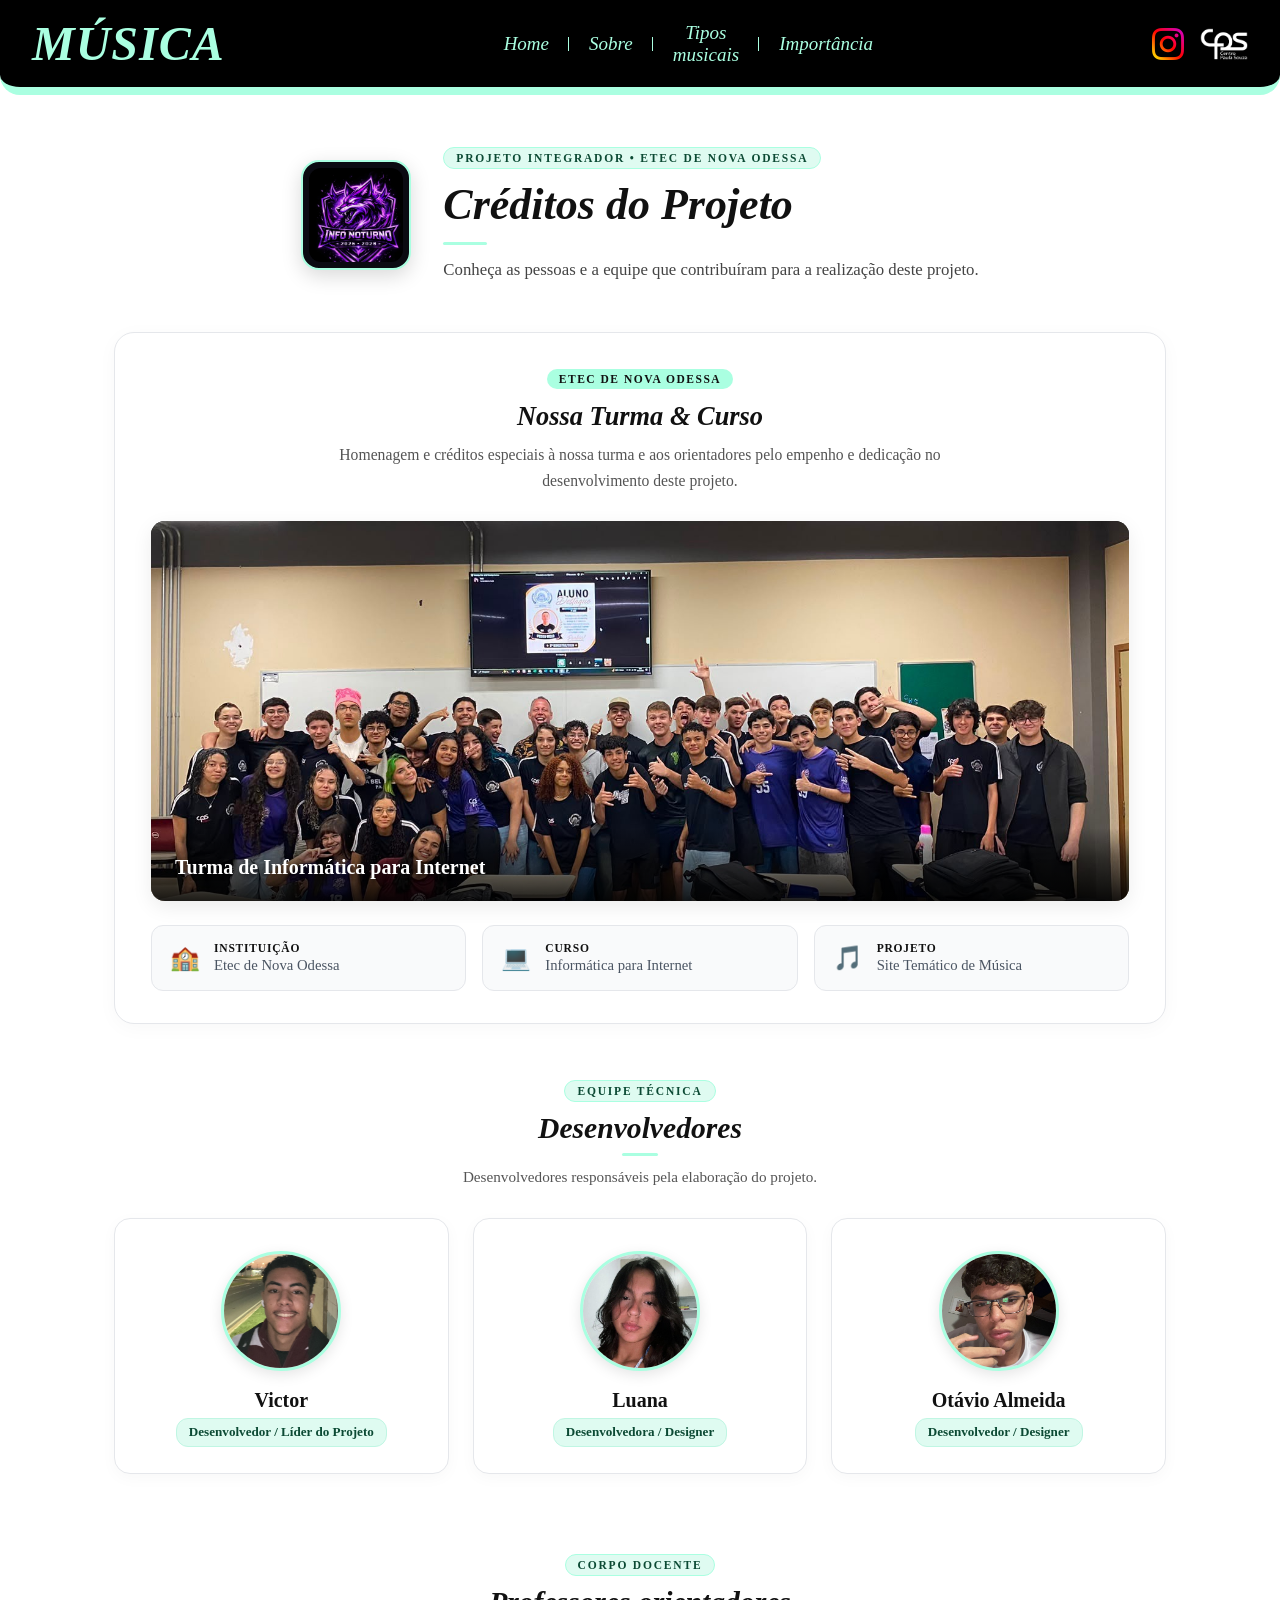
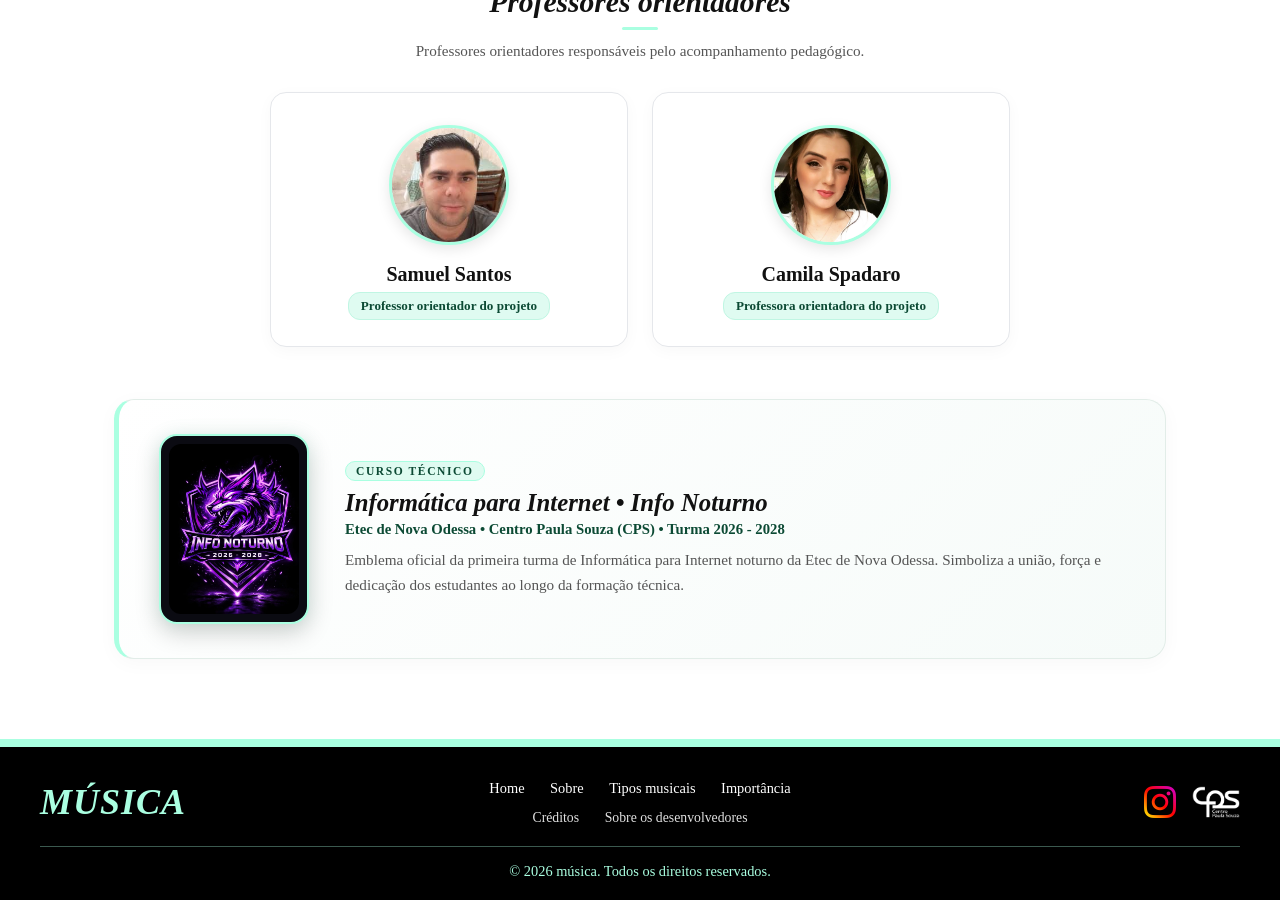
==== commit 4d78108b: "Versão Pro MAX, page SobreEtec" ====
--- a/Creditos.html
+++ b/Creditos.html
@@ -124,7 +124,7 @@
                     <div class="cr-card-avatar">
                         <img src="assets/pessoas/Otavio.jpeg" alt="Fotografia de Otávio Almeida">
                     </div>
-                    <h3 class="cr-card-nome">Otávio</h3>
+                    <h3 class="cr-card-nome">Otávio Almeida</h3>
                     <span class="cr-card-funcao">Desenvolvedor / Designer</span>
                 </article>
 
@@ -202,10 +202,8 @@
             </div>
 
             <div class="footer-social">
-                <a href="https://www.instagram.com/popular/etec-de-nova-odessa/" target="_blank"
-                    rel="noopener noreferrer"><img src="assets/instagram.png" alt="Instagram"></a>
-                <a href="https://www.cps.sp.gov.br/" target="_blank" rel="noopener noreferrer"><img
-                        src="assets/logo_cps_versao_br.png" alt="CPS"></a>
+                <a href="SobreEtec.html"><img src="assets/instagram.png" alt="Instagram"></a>
+                <a href="SobreEtec.html"><img src="assets/logo_cps_versao_br.png" alt="CPS"></a>
             </div>
         </div>
         <p class="footer-copyright">&copy; 2026 música. Todos os direitos reservados.</p>
@@ -213,4 +211,4 @@
 
 </body>
 
-</html>
+</html>
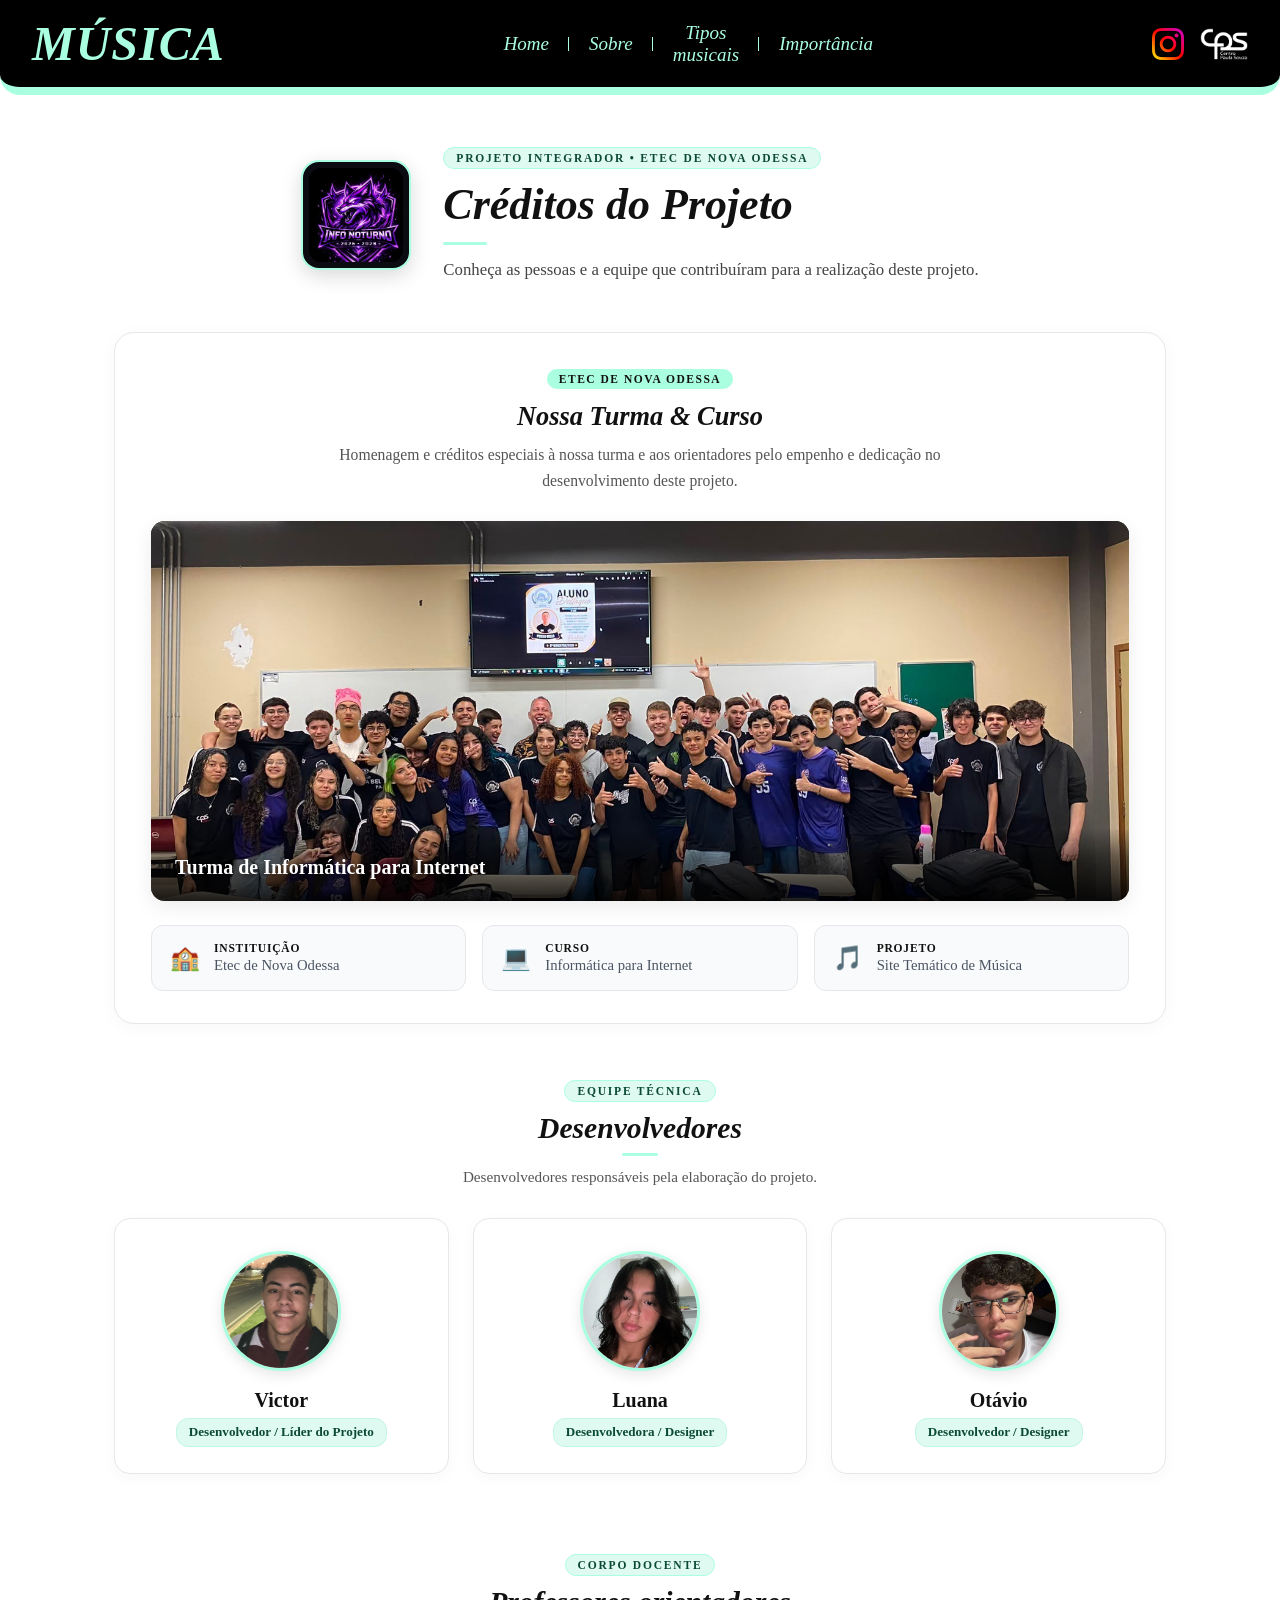
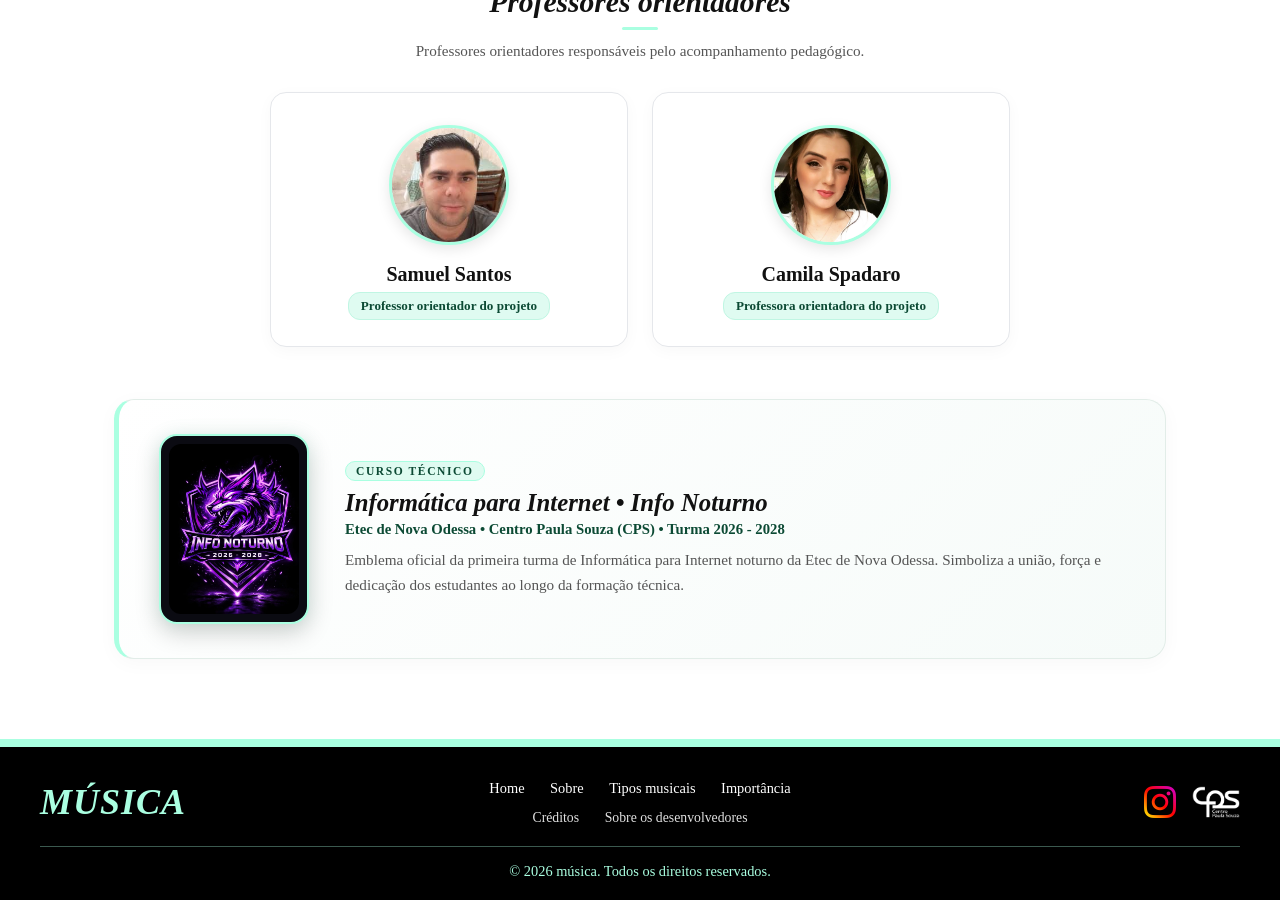
==== commit 04b97399: "Merge branch 'main' of https://github.com/Victorgx7/Projeto-m-sica" ====
--- a/Creditos.html
+++ b/Creditos.html
@@ -124,7 +124,7 @@
                     <div class="cr-card-avatar">
                         <img src="assets/pessoas/Otavio.jpeg" alt="Fotografia de Otávio Almeida">
                     </div>
-                    <h3 class="cr-card-nome">Otávio Almeida</h3>
+                    <h3 class="cr-card-nome">Otávio</h3>
                     <span class="cr-card-funcao">Desenvolvedor / Designer</span>
                 </article>
 
@@ -211,4 +211,4 @@
 
 </body>
 
-</html>+</html>
